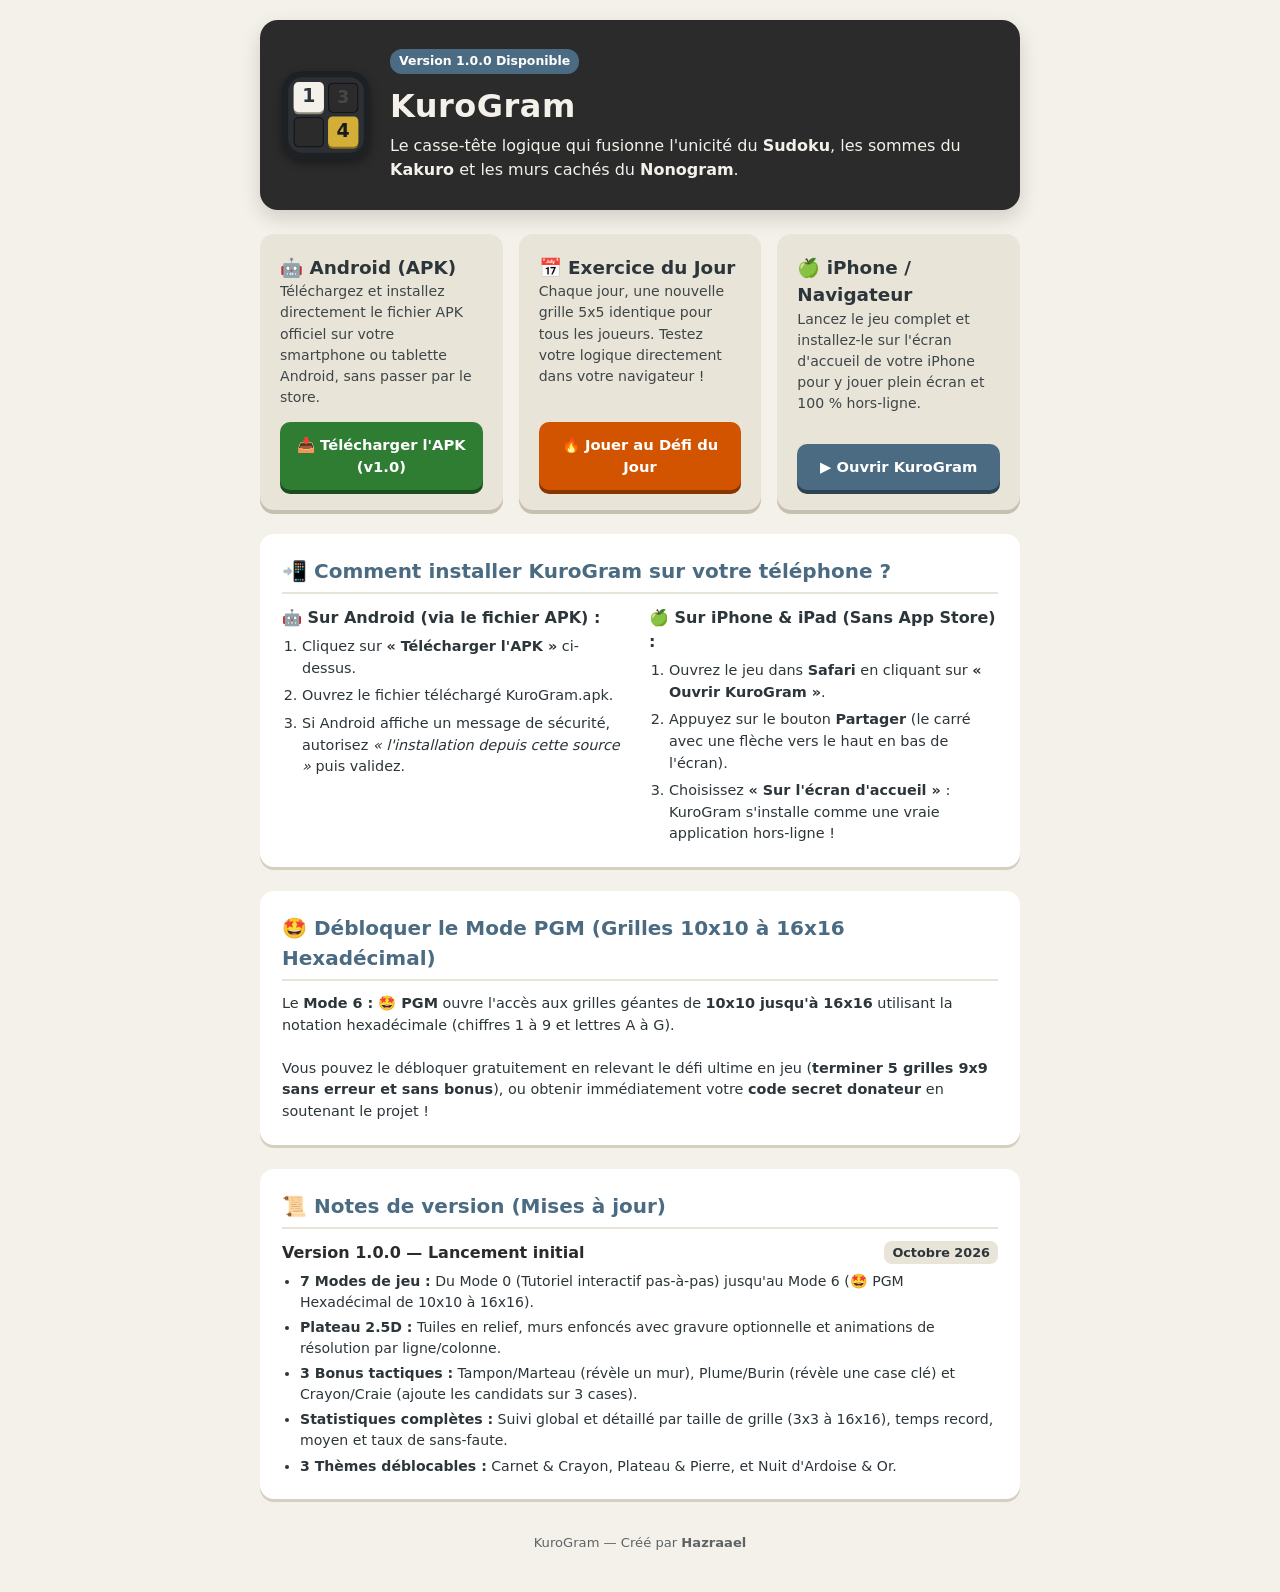
==== portail.html @ c88545e5 "Add files via upload" ====
<!DOCTYPE html>
<html lang="fr">
<head>
    <meta charset="UTF-8">
    <meta name="viewport" content="width=device-width, initial-scale=1.0">
    <title>KuroGram — Portail Officiel & Téléchargement</title>
    <link rel="icon" type="image/svg+xml" href="icon.svg">
    <style>
        :root {
            --bg: #f4f1ea;
            --card: #e9e4d8;
            --text: #2c3539;
            --accent: #4a6b82;
            --gold: #c08552;
            --dark: #2b2b2b;
        }
        * { box-sizing: border-box; margin: 0; padding: 0; font-family: system-ui, -apple-system, sans-serif; }
        body { background: var(--bg); color: var(--text); line-height: 1.5; padding: 20px 14px 40px; }
        .container { max-width: 760px; margin: 0 auto; display: flex; flex-direction: column; gap: 24px; }
        
        /* HERO */
        .hero {
            background: var(--dark); color: #f4f1ea; padding: 28px 22px; border-radius: 18px;
            display: flex; align-items: center; gap: 20px; flex-wrap: wrap;
            box-shadow: 0 8px 20px rgba(0,0,0,0.15);
        }
        .hero img { width: 88px; height: 88px; border-radius: 20px; box-shadow: 0 4px 10px rgba(0,0,0,0.4); }
        .hero-text { flex: 1; min-width: 240px; }
        .hero-text h1 { font-size: 2rem; letter-spacing: 0.5px; margin-bottom: 4px; }
        .badge { display: inline-block; background: var(--accent); color: #fff; font-size: 0.78rem; padding: 3px 9px; border-radius: 12px; font-weight: 700; margin-bottom: 8px; }
        
        /* CARTES D'ACTIONS */
        .grid-cards { display: grid; grid-template-columns: repeat(auto-fit, minmax(230px, 1fr)); gap: 16px; }
        .card {
            background: var(--card); padding: 20px; border-radius: 14px;
            display: flex; flex-direction: column; justify-content: space-between; gap: 14px;
            box-shadow: 0 4px 0 #c7c0b0;
        }
        .card h2 { font-size: 1.15rem; display: flex; align-items: center; gap: 8px; }
        .card p { font-size: 0.88rem; opacity: 0.9; }
        .btn {
            display: inline-block; text-align: center; text-decoration: none;
            padding: 12px 16px; border-radius: 10px; font-weight: 800; font-size: 0.92rem;
            background: var(--accent); color: #fff; box-shadow: 0 4px 0 #2d4352;
            transition: transform 0.1s;
        }
        .btn:active { transform: translateY(2px); box-shadow: 0 2px 0 #2d4352; }
        .btn-apk { background: #2e7d32; box-shadow: 0 4px 0 #1b4d1e; }
        .btn-daily { background: #d35400; box-shadow: 0 4px 0 #873600; }

        /* SECTIONS INFOS & CHANGELOG */
        .section-box { background: #fff; padding: 22px; border-radius: 14px; box-shadow: 0 3px 0 #d5cfc0; }
        .section-box h2 { font-size: 1.25rem; margin-bottom: 12px; color: var(--accent); border-bottom: 2px solid var(--card); padding-bottom: 6px; }
        .steps-list { padding-left: 20px; font-size: 0.9rem; display: flex; flex-direction: column; gap: 6px; }
        
        .version-item { margin-bottom: 16px; padding-bottom: 12px; border-bottom: 1px dashed #ddd; }
        .version-item:last-child { margin-bottom: 0; padding-bottom: 0; border-bottom: none; }
        .version-header { display: flex; justify-content: space-between; align-items: center; margin-bottom: 6px; }
        .version-tag { font-weight: 800; color: var(--dark); font-size: 1rem; }
        .version-date { font-size: 0.8rem; background: var(--card); padding: 2px 8px; border-radius: 8px; font-weight: 600; }
        .version-notes { padding-left: 18px; font-size: 0.88rem; display: flex; flex-direction: column; gap: 4px; }

        footer { text-align: center; font-size: 0.82rem; opacity: 0.75; margin-top: 10px; }
    </style>
</head>
<body>
    <div class="container">
        <!-- EN-TÊTE -->
        <header class="hero">
            <img src="icon.svg" alt="Icône KuroGram">
            <div class="hero-text">
                <span class="badge">Version 1.0.0 Disponible</span>
                <h1>KuroGram</h1>
                <p>Le casse-tête logique qui fusionne l'unicité du <strong>Sudoku</strong>, les sommes du <strong>Kakuro</strong> et les murs cachés du <strong>Nonogram</strong>.</p>
            </div>
        </header>

        <!-- 3 ACTIONS PRINCIPALES -->
        <section class="grid-cards">
            <!-- CARTE 1 : ANDROID APK -->
            <div class="card">
                <div>
                    <h2>🤖 Android (APK)</h2>
                    <p>Téléchargez et installez directement le fichier APK officiel sur votre smartphone ou tablette Android, sans passer par le store.</p>
                </div>
                <!-- Place ton fichier KuroGram.apk dans le dossier ou mets le lien GitHub Releases ici -->
                <a href="KuroGram.apk" download class="btn btn-apk">📥 Télécharger l'APK (v1.0)</a>
            </div>

            <!-- CARTE 2 : DÉFI DU JOUR & JEU WEB -->
            <div class="card">
                <div>
                    <h2>📅 Exercice du Jour</h2>
                    <p>Chaque jour, une nouvelle grille 5x5 identique pour tous les joueurs. Testez votre logique directement dans votre navigateur !</p>
                </div>
                <a href="index.html?daily=1" class="btn btn-daily">🔥 Jouer au Défi du Jour</a>
            </div>

            <!-- CARTE 3 : JOUER / INSTALLER SUR IPHONE -->
            <div class="card">
                <div>
                    <h2>🍏 iPhone / Navigateur</h2>
                    <p>Lancez le jeu complet et installez-le sur l'écran d'accueil de votre iPhone pour y jouer plein écran et 100 % hors-ligne.</p>
                </div>
                <a href="index.html" class="btn">▶️ Ouvrir KuroGram</a>
            </div>
        </section>

        <!-- GUIDE D'INSTALLATION RAPIDE (ANDROID & IPHONE) -->
        <section class="section-box">
            <h2>📲 Comment installer KuroGram sur votre téléphone ?</h2>
            <div style="display: grid; grid-template-columns: repeat(auto-fit, minmax(260px, 1fr)); gap: 18px; margin-top: 10px;">
                <div>
                    <strong>🤖 Sur Android (via le fichier APK) :</strong>
                    <ol class="steps-list" style="margin-top: 6px;">
                        <li>Cliquez sur <b>« Télécharger l'APK »</b> ci-dessus.</li>
                        <li>Ouvrez le fichier téléchargé <code>KuroGram.apk</code>.</li>
                        <li>Si Android affiche un message de sécurité, autorisez <i>« l'installation depuis cette source »</i> puis validez.</li>
                    </ol>
                </div>
                <div>
                    <strong>🍏 Sur iPhone & iPad (Sans App Store) :</strong>
                    <ol class="steps-list" style="margin-top: 6px;">
                        <li>Ouvrez le jeu dans <b>Safari</b> en cliquant sur <b>« Ouvrir KuroGram »</b>.</li>
                        <li>Appuyez sur le bouton <b>Partager</b> (le carré avec une flèche vers le haut en bas de l'écran).</li>
                        <li>Choisissez <b>« Sur l'écran d'accueil »</b> : KuroGram s'installe comme une vraie application hors-ligne !</li>
                    </ol>
                </div>
            </div>
        </section>

        <!-- MODE PGM & SOUTIEN -->
        <section class="section-box">
            <h2>🤩 Débloquer le Mode PGM (Grilles 10x10 à 16x16 Hexadécimal)</h2>
            <p style="font-size: 0.9rem;">
                Le <strong>Mode 6 : 🤩 PGM</strong> ouvre l'accès aux grilles géantes de <strong>10x10 jusqu'à 16x16</strong> utilisant la notation hexadécimale (chiffres <code>1</code> à <code>9</code> et lettres <code>A</code> à <code>G</code>).<br><br>
                Vous pouvez le débloquer gratuitement en relevant le défi ultime en jeu (<strong>terminer 5 grilles 9x9 sans erreur et sans bonus</strong>), ou obtenir immédiatement votre <strong>code secret donateur</strong> en soutenant le projet !
            </p>
        </section>

        <!-- NOTES DE VERSION (CHANGELOG) -->
        <section class="section-box">
            <h2>📜 Notes de version (Mises à jour)</h2>

            <div class="version-item">
                <div class="version-header">
                    <span class="version-tag">Version 1.0.0 — Lancement initial</span>
                    <span class="version-date">Octobre 2026</span>
                </div>
                <ul class="version-notes">
                    <li><strong>7 Modes de jeu :</strong> Du Mode 0 (Tutoriel interactif pas-à-pas) jusqu'au Mode 6 (🤩 PGM Hexadécimal de 10x10 à 16x16).</li>
                    <li><strong>Plateau 2.5D :</strong> Tuiles en relief, murs enfoncés avec gravure optionnelle et animations de résolution par ligne/colonne.</li>
                    <li><strong>3 Bonus tactiques :</strong> Tampon/Marteau (révèle un mur), Plume/Burin (révèle une case clé) et Crayon/Craie (ajoute les candidats sur 3 cases).</li>
                    <li><strong>Statistiques complètes :</strong> Suivi global et détaillé par taille de grille (3x3 à 16x16), temps record, moyen et taux de sans-faute.</li>
                    <li><strong>3 Thèmes déblocables :</strong> Carnet & Crayon, Plateau & Pierre, et Nuit d'Ardoise & Or.</li>
                </ul>
            </div>
        </section>

        <footer>
            KuroGram — Créé par <strong>Hazraael</strong>
        </footer>
    </div>
</body>
</html>
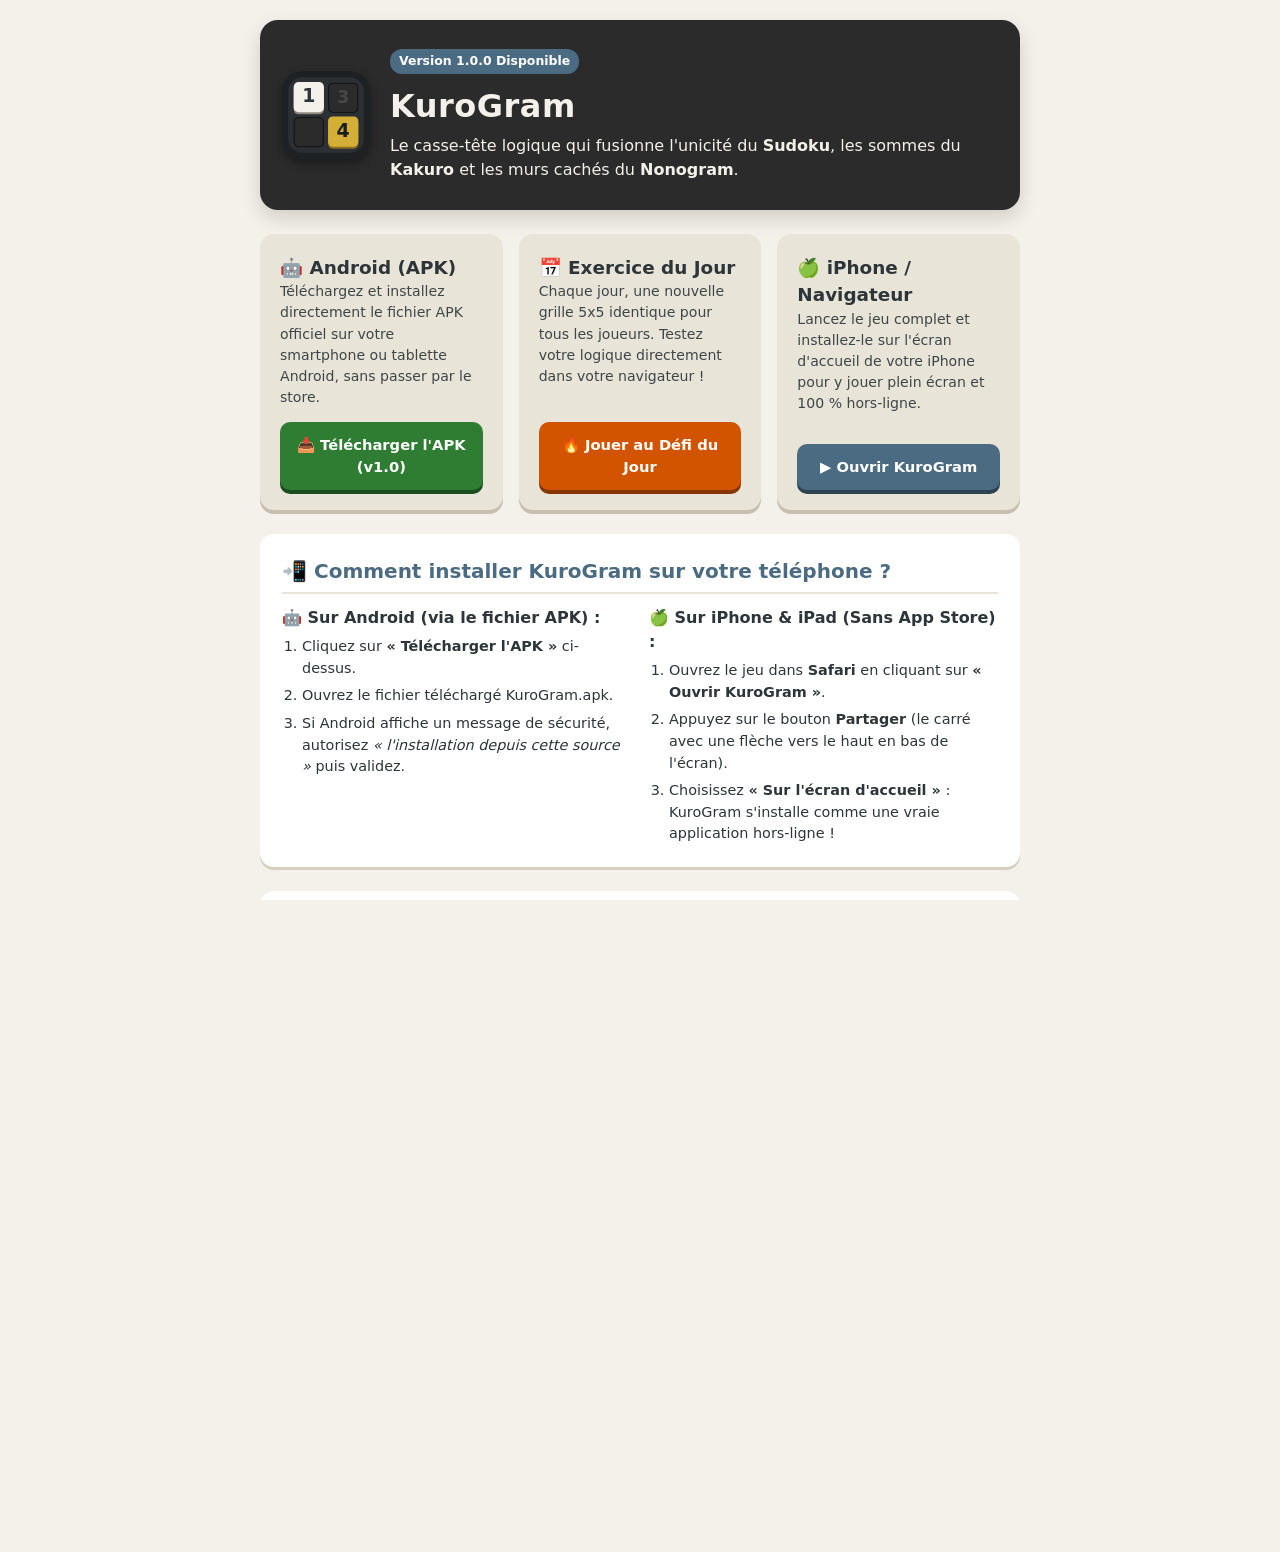
==== commit 61526513: "Enhance HTML head with meta tags and links Added additional meta tags and links for better responsiv" ====
--- a/portail.html
+++ b/portail.html
@@ -1,6 +1,17 @@
+<!DOCTYPE html>
 <!DOCTYPE html>
 <html lang="fr">
 <head>
+    <meta charset="UTF-8">
+    <meta name="viewport" content="width=device-width, initial-scale=1.0, maximum-scale=1.0, user-scalable=no">
+    <title>KuroGram</title>
+    <link rel="manifest" href="/kurogram/manifest.json">
+    <link rel="icon" type="image/png" sizes="192x192" href="/kurogram/icon-192.png">
+    <link rel="apple-touch-icon" href="/kurogram/icon-192.png">
+    <meta name="theme-color" content="#4a6b82">
+    <meta name="apple-mobile-web-app-capable" content="yes">
+    <meta name="apple-mobile-web-app-status-bar-style" content="black-translucent">
+    <link rel="stylesheet" href="style.css">
     <meta charset="UTF-8">
     <meta name="viewport" content="width=device-width, initial-scale=1.0">
     <title>KuroGram — Portail Officiel & Téléchargement</title>
@@ -162,4 +173,4 @@
         </footer>
     </div>
 </body>
-</html>+</html>
--- a/style.css
+++ b/style.css
@@ -0,0 +1,342 @@
+:root {
+    --bg-main: #f4f1ea;
+    --bg-board: #e2ddd2;
+    --tile-top: #ffffff;
+    --tile-side: #c7c0b0;
+    --tile-text: #2c3539;
+    --wall-bg: #2b2b2b;
+    --wall-inner-shadow: #141414;
+    --wall-engraved: #686868;
+    --clue-bg: #e9e4d8;
+    --clue-text: #3d352e;
+    --accent: #4a6b82;
+}
+
+body.theme-stone {
+    --bg-main: #2c3034;
+    --bg-board: #1e2124;
+    --tile-top: #d6d2c4;
+    --tile-side: #8e8878;
+    --tile-text: #1c1c1c;
+    --wall-bg: #16181a;
+    --wall-inner-shadow: #090a0b;
+    --wall-engraved: #52585e;
+    --clue-bg: #383d42;
+    --clue-text: #e0dcd0;
+    --accent: #c08552;
+}
+
+body.theme-slate {
+    --bg-main: #181b20;
+    --bg-board: #111317;
+    --tile-top: #262b33;
+    --tile-side: #14171c;
+    --tile-text: #e6e1d6;
+    --wall-bg: #0c0e12;
+    --wall-inner-shadow: #050608;
+    --wall-engraved: #3a414d;
+    --clue-bg: #20242b;
+    --clue-text: #d4af37;
+    --accent: #b89230;
+}
+
+* { box-sizing: border-box; margin: 0; padding: 0; user-select: none; font-family: system-ui, -apple-system, sans-serif; }
+
+html, body {
+    width: 100%;
+    height: 100dvh;
+    overflow: hidden;
+    background-color: var(--bg-main);
+    color: var(--tile-text);
+    display: flex;
+    justify-content: center;
+    transition: background-color 0.3s;
+}
+
+#app {
+    width: 100%;
+    max-width: 540px;
+    height: 100dvh;
+    display: flex;
+    flex-direction: column;
+    justify-content: space-between;
+    padding: 8px 10px 6px 10px;
+    gap: 6px;
+    overflow: hidden;
+}
+
+/* EN-TÊTE UNIFIÉ */
+.top-bar {
+    display: flex;
+    justify-content: space-between;
+    align-items: center;
+    background: var(--clue-bg);
+    padding: 6px 10px;
+    border-radius: 10px;
+    flex-shrink: 0;
+}
+.brand-col { display: flex; flex-direction: column; gap: 2px; }
+.brand-line { display: flex; align-items: center; gap: 6px; }
+.brand-line h1 { font-size: 1.15rem; letter-spacing: 0.5px; color: var(--clue-text); }
+#streak-badge { background: var(--bg-main); padding: 2px 6px; border-radius: 10px; font-size: 0.72rem; font-weight: bold; color: var(--clue-text); }
+#lives-container { font-size: 0.74rem; letter-spacing: -1px; }
+
+.sub-status { display: flex; align-items: center; gap: 6px; font-size: 0.76rem; font-weight: 700; color: var(--accent); }
+.size-selector {
+    background: var(--tile-top); color: var(--tile-text);
+    border: 1px solid var(--tile-side); border-radius: 5px;
+    padding: 2px 6px; font-weight: 700; font-size: 0.75rem; cursor: pointer;
+}
+
+.header-actions { display: flex; align-items: center; gap: 5px; }
+.timer-pill {
+    background: var(--bg-main); color: var(--accent);
+    padding: 5px 7px; border-radius: 7px; font-size: 0.78rem;
+    font-weight: 800; font-variant-numeric: tabular-nums;
+}
+.icon-btn {
+    background: var(--tile-top); color: var(--clue-text);
+    border: none; padding: 6px 8px; border-radius: 7px;
+    font-size: 0.95rem; cursor: pointer; box-shadow: 0 2px 0 var(--tile-side);
+}
+.icon-btn:active { transform: translateY(2px); box-shadow: none; }
+.icon-btn.active-daily { background: var(--accent); color: #fff; }
+.menu-btn { font-weight: 900; background: var(--accent); color: #fff; }
+
+/* BANDEAU TUTORIEL COMPACT */
+.guide-banner {
+    background: var(--accent); color: #fff; padding: 7px 10px;
+    border-radius: 8px; font-size: 0.78rem; line-height: 1.25;
+    flex-shrink: 0;
+}
+.hidden { display: none !important; }
+
+/* PLATEAU 2.5D FLEXIBLE */
+.board-wrapper {
+    flex: 1;
+    min-height: 0;
+    width: 100%;
+    background: var(--bg-board);
+    padding: 8px;
+    border-radius: 14px;
+    box-shadow: inset 0 3px 8px rgba(0,0,0,0.25);
+    overflow: auto;
+    display: flex;
+}
+
+.grid-container {
+    display: grid;
+    gap: 6px;
+    align-items: center;
+    justify-items: center;
+    width: max-content;
+    margin: auto;
+}
+.grid-container.compact-grid { gap: 3px; }
+
+.corner-cell {
+    position: sticky; top: 0; left: 0; z-index: 6;
+    width: 100%; height: 100%;
+    background: var(--bg-board);
+    box-shadow: 2px 2px 0 var(--bg-board);
+}
+
+/* CASES INDICES */
+.clue-cell {
+    background: var(--clue-bg); color: var(--clue-text);
+    border-radius: 5px; display: flex;
+    font-weight: 700; font-size: 0.76rem;
+}
+.clue-cell.col-clue {
+    position: sticky; top: 0; z-index: 4;
+    width: 100%; height: 100%;
+    flex-direction: column; justify-content: flex-end; align-items: center;
+    padding: 4px 2px;
+    box-shadow: 0 3px 0 var(--bg-board), 0 4px 5px rgba(0,0,0,0.2);
+}
+.clue-cell.row-clue {
+    position: sticky; left: 0; z-index: 4;
+    width: 100%; min-width: max-content; height: 100%;
+    flex-direction: row; align-items: center; justify-content: flex-end;
+    padding: 0 8px; white-space: nowrap;
+    box-shadow: 3px 0 0 var(--bg-board), 4px 0 5px rgba(0,0,0,0.2);
+}
+.clue-cell.valid-clue { opacity: 0.42; text-decoration: line-through; }
+
+/* TUILES DE JEU EN RELIEF 3D */
+.tile {
+    background: var(--tile-top); color: var(--tile-text);
+    border-radius: 7px; position: relative; cursor: pointer;
+    display: flex; justify-content: center; align-items: center;
+    font-weight: 800;
+    box-shadow: 0 5px 0 var(--tile-side), 0 6px 8px rgba(0,0,0,0.2);
+    transform: translateY(-2px);
+    transition: transform 0.1s ease, box-shadow 0.1s ease, background-color 0.15s;
+}
+.compact-grid .tile {
+    border-radius: 5px;
+    box-shadow: 0 3px 0 var(--tile-side), 0 3px 4px rgba(0,0,0,0.18);
+    transform: translateY(-1px);
+}
+.tile.selected { outline: 2.5px solid var(--accent); z-index: 2; }
+
+/* CASE MUR */
+.tile.wall {
+    background: var(--wall-bg); color: var(--wall-engraved);
+    transform: translateY(2px);
+    box-shadow: inset 0 3px 6px var(--wall-inner-shadow);
+}
+.compact-grid .tile.wall { transform: translateY(1px); }
+.tile.wall.hide-engraved .tile-value { visibility: hidden; }
+
+/* NOTES CANDIDATS */
+.notes-grid {
+    position: absolute; inset: 2px;
+    display: grid; grid-template-columns: repeat(3, 1fr);
+    font-size: 0.52rem; font-weight: 700; color: var(--accent);
+    pointer-events: none; line-height: 1;
+}
+.notes-grid span { display: flex; justify-content: center; align-items: center; }
+
+/* ANIMATIONS */
+@keyframes waveJump {
+    0%, 100% { transform: translateY(-2px) scale(1); }
+    50% { transform: translateY(-9px) scale(1.06); }
+}
+.tile.wave-anim { animation: waveJump 0.4s ease; }
+
+@keyframes pencilPulse {
+    0%, 100% { box-shadow: 0 4px 0 var(--tile-side), 0 0 0 0 rgba(245, 176, 65, 0); }
+    50% { box-shadow: 0 4px 0 var(--tile-side), 0 0 0 5px rgba(245, 176, 65, 0.85); }
+}
+.tile.bonus-highlight { animation: pencilPulse 0.7s ease 3; }
+
+@keyframes errorFlash {
+    0%, 100% { background-color: var(--tile-top); }
+    50% { background-color: #e74c3c; color: #fff; }
+}
+.tile.error-highlight { animation: errorFlash 0.45s ease 3; }
+
+@keyframes screenShake {
+    0%, 100% { transform: translate(0, 0); }
+    25% { transform: translate(-5px, 3px); }
+    50% { transform: translate(5px, -3px); }
+    75% { transform: translate(-3px, -2px); }
+}
+.shake { animation: screenShake 0.3s ease; }
+
+/* CONTRÔLES DU BAS */
+.controls-area { display: flex; flex-direction: column; gap: 6px; flex-shrink: 0; }
+.input-modes { display: grid; grid-template-columns: repeat(4, 1fr); gap: 5px; }
+.tool-btn {
+    padding: 7px 4px; border-radius: 7px; border: none; font-weight: 700; font-size: 0.78rem;
+    background: var(--clue-bg); color: var(--clue-text); cursor: pointer;
+    box-shadow: 0 2px 0 var(--tile-side);
+}
+.tool-btn.active { background: var(--accent); color: #fff; transform: translateY(1px); box-shadow: 0 1px 0 var(--tile-side); }
+.tool-btn.wall-action-btn { background: var(--wall-bg); color: #fff; }
+.tool-btn.verify-btn { background: #2e7d32; color: #fff; }
+
+/* PAVÉ NUMÉRIQUE + INDICE DÉCIMAL SUR LES TOUCHES LETTRES (A=10..G=16) */
+.numpad {
+    display: grid;
+    grid-template-columns: repeat(auto-fit, minmax(36px, 1fr));
+    gap: 4px;
+}
+.numpad.hexa-pad {
+    grid-template-columns: repeat(9, 1fr);
+}
+.num-btn {
+    position: relative;
+    height: 38px;
+    background: var(--tile-top); color: var(--tile-text);
+    border: none; border-radius: 6px; font-size: 1rem; font-weight: 800;
+    box-shadow: 0 3px 0 var(--tile-side); cursor: pointer;
+    display: flex; justify-content: center; align-items: center;
+}
+.num-btn:active { transform: translateY(2px); box-shadow: 0 1px 0 var(--tile-side); }
+.num-sub {
+    position: absolute;
+    top: 2px;
+    right: 3px;
+    font-size: 0.56rem;
+    font-weight: 800;
+    color: var(--accent);
+    line-height: 1;
+    opacity: 0.9;
+}
+
+.bonus-bar { display: grid; grid-template-columns: repeat(3, 1fr); gap: 6px; }
+.bonus-btn {
+    display: flex; align-items: center; justify-content: center; gap: 5px;
+    padding: 7px 4px; border-radius: 8px; border: none; cursor: pointer;
+    background: var(--clue-bg); color: var(--clue-text); font-weight: 700; font-size: 0.8rem;
+    box-shadow: 0 3px 0 var(--tile-side);
+}
+.bonus-btn:active { transform: translateY(2px); box-shadow: 0 1px 0 var(--tile-side); }
+.bonus-count { background: var(--accent); color: #fff; font-size: 0.7rem; padding: 1px 5px; border-radius: 8px; }
+.bonus-count.empty-count { background: #c0392b; }
+
+.credits { text-align: center; font-size: 0.68rem; opacity: 0.65; color: var(--clue-text); line-height: 1; }
+
+/* MODALES & STATISTIQUES PAR TAILLE */
+.modal {
+    position: fixed; inset: 0; background: rgba(0,0,0,0.65);
+    display: flex; justify-content: center; align-items: center; padding: 12px; z-index: 100;
+}
+.modal-content {
+    background: var(--bg-main); color: var(--clue-text);
+    width: 100%; max-width: 440px; max-height: 88dvh; overflow-y: auto;
+    padding: 14px; border-radius: 14px; display: flex; flex-direction: column; gap: 10px;
+}
+.modal-content.center { text-align: center; }
+
+.hub-tabs { display: grid; grid-template-columns: repeat(3, 1fr); gap: 6px; }
+.hub-tab {
+    padding: 8px; border-radius: 8px; border: none; font-weight: 700; font-size: 0.82rem;
+    background: var(--clue-bg); color: var(--clue-text); cursor: pointer;
+}
+.hub-tab.active { background: var(--accent); color: #fff; }
+.tab-pane { display: flex; flex-direction: column; gap: 8px; }
+
+.stats-filter-row {
+    display: flex; justify-content: space-between; align-items: center;
+    background: var(--clue-bg); padding: 8px 10px; border-radius: 8px; font-size: 0.82rem;
+}
+.stats-grid { display: grid; grid-template-columns: repeat(2, 1fr); gap: 8px; }
+.stat-card { background: var(--clue-bg); padding: 9px; border-radius: 8px; text-align: center; }
+.stat-card .stat-val { font-size: 1.25rem; font-weight: 800; color: var(--accent); }
+.stat-card .stat-lbl { font-size: 0.72rem; opacity: 0.85; }
+.stats-details {
+    background: var(--clue-bg); padding: 10px; border-radius: 8px;
+    font-size: 0.8rem; display: flex; flex-direction: column; gap: 5px;
+}
+.stats-row { display: flex; justify-content: space-between; border-bottom: 1px solid rgba(0,0,0,0.06); padding-bottom: 3px; }
+
+.ad-limit-box {
+    background: var(--clue-bg); padding: 10px; border-radius: 8px;
+    font-size: 0.82rem; line-height: 1.35; border-left: 4px solid #e67e22;
+}
+.ad-video-box {
+    background: #111; color: #fff; padding: 20px; border-radius: 10px;
+    display: flex; flex-direction: column; align-items: center; gap: 8px; font-weight: 700;
+}
+.ad-spinner { font-size: 1.8rem; animation: pulse 1s infinite; }
+.end-actions { display: flex; flex-direction: column; gap: 8px; margin-top: 4px; }
+
+.mode-item, .theme-item, .ach-item {
+    padding: 8px 10px; border-radius: 8px; background: var(--clue-bg);
+    display: flex; justify-content: space-between; align-items: center; margin-bottom: 4px;
+}
+.mode-item.locked, .theme-item.locked, .ach-item.locked { opacity: 0.5; }
+.toggle-row { display: flex; justify-content: space-between; align-items: center; font-size: 0.82rem; padding: 4px 0; }
+.primary-btn, .close-modal-btn {
+    padding: 10px 12px; background: var(--accent); color: #fff;
+    border: none; border-radius: 8px; font-weight: 700; cursor: pointer;
+}
+.secondary-btn { padding: 10px; background: #e67e22; color: #fff; border: none; border-radius: 8px; font-weight: 700; cursor: pointer; font-size: 0.84rem; }
+.danger-btn { padding: 8px; background: #c0392b; color: #fff; border: none; border-radius: 8px; font-weight: 700; cursor: pointer; font-size: 0.78rem; }
+.dev-unlock-box { display: flex; gap: 6px; }
+.dev-unlock-box input { flex: 1; padding: 7px; border-radius: 6px; border: 1px solid var(--tile-side); }
+.debug-zone { background: rgba(0,0,0,0.06); padding: 8px; border-radius: 8px; display: flex; flex-direction: column; gap: 6px; font-size: 0.8rem; }
+.debug-actions { display: grid; grid-template-columns: 1fr 1fr; gap: 6px; }
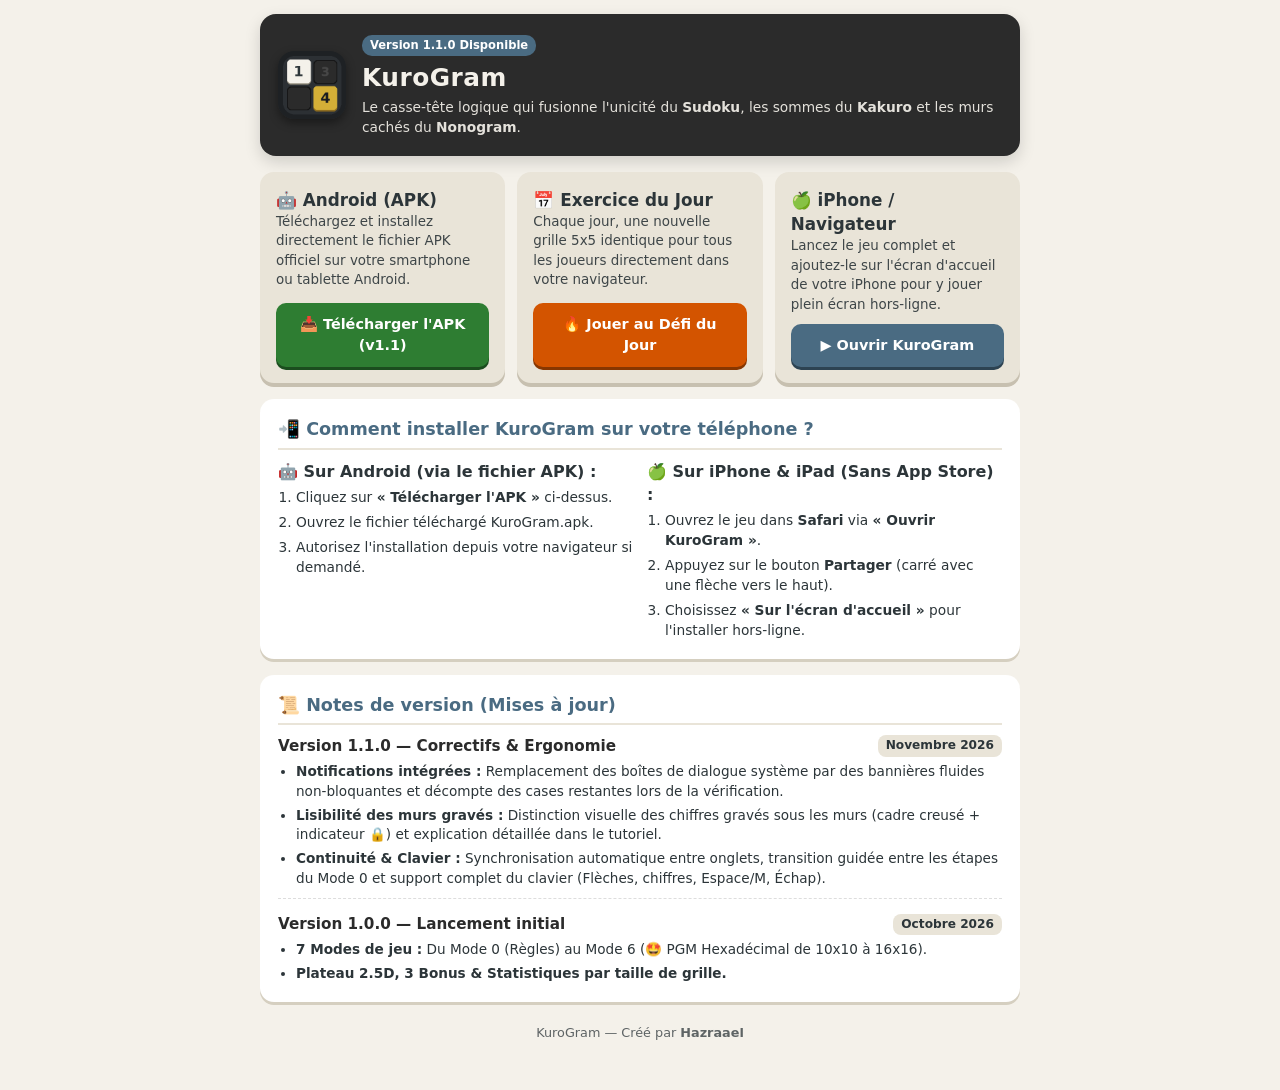
==== commit ed413917: "Update - Correction du blocage d'onglet - Défilement natif forcé sur portail.html - Service Worker" ====
--- a/portail.html
+++ b/portail.html
@@ -1,86 +1,91 @@
-<!DOCTYPE html>
 <!DOCTYPE html>
 <html lang="fr">
 <head>
     <meta charset="UTF-8">
-    <meta name="viewport" content="width=device-width, initial-scale=1.0, maximum-scale=1.0, user-scalable=no">
-    <title>KuroGram</title>
+    <meta name="viewport" content="width=device-width, initial-scale=1.0">
+    <title>KuroGram — Portail Officiel & Téléchargement</title>
     <link rel="manifest" href="/kurogram/manifest.json">
     <link rel="icon" type="image/png" sizes="192x192" href="/kurogram/icon-192.png">
     <link rel="apple-touch-icon" href="/kurogram/icon-192.png">
     <meta name="theme-color" content="#4a6b82">
-    <meta name="apple-mobile-web-app-capable" content="yes">
-    <meta name="apple-mobile-web-app-status-bar-style" content="black-translucent">
-    <link rel="stylesheet" href="style.css">
-    <meta charset="UTF-8">
-    <meta name="viewport" content="width=device-width, initial-scale=1.0">
-    <title>KuroGram — Portail Officiel & Téléchargement</title>
-    <link rel="icon" type="image/svg+xml" href="icon.svg">
     <style>
         :root {
             --bg: #f4f1ea;
             --card: #e9e4d8;
             --text: #2c3539;
             --accent: #4a6b82;
-            --gold: #c08552;
             --dark: #2b2b2b;
         }
         * { box-sizing: border-box; margin: 0; padding: 0; font-family: system-ui, -apple-system, sans-serif; }
-        body { background: var(--bg); color: var(--text); line-height: 1.5; padding: 20px 14px 40px; }
-        .container { max-width: 760px; margin: 0 auto; display: flex; flex-direction: column; gap: 24px; }
         
-        /* HERO */
+        /* Force le défilement vertical fluide sur Android et iOS */
+        html, body {
+            width: 100%;
+            height: auto !important;
+            min-height: 100%;
+            overflow-x: hidden;
+            overflow-y: auto !important;
+            -webkit-overflow-scrolling: touch;
+            touch-action: pan-y;
+            background: var(--bg);
+            color: var(--text);
+            line-height: 1.45;
+        }
+        body { padding: 14px 12px 48px; }
+        .container { max-width: 760px; margin: 0 auto; display: flex; flex-direction: column; gap: 16px; }
+        
+        /* HERO COMPACT SUR MOBILE */
         .hero {
-            background: var(--dark); color: #f4f1ea; padding: 28px 22px; border-radius: 18px;
-            display: flex; align-items: center; gap: 20px; flex-wrap: wrap;
-            box-shadow: 0 8px 20px rgba(0,0,0,0.15);
+            background: var(--dark); color: #f4f1ea; padding: 18px; border-radius: 16px;
+            display: flex; align-items: center; gap: 16px;
+            box-shadow: 0 6px 16px rgba(0,0,0,0.15);
         }
-        .hero img { width: 88px; height: 88px; border-radius: 20px; box-shadow: 0 4px 10px rgba(0,0,0,0.4); }
-        .hero-text { flex: 1; min-width: 240px; }
-        .hero-text h1 { font-size: 2rem; letter-spacing: 0.5px; margin-bottom: 4px; }
-        .badge { display: inline-block; background: var(--accent); color: #fff; font-size: 0.78rem; padding: 3px 9px; border-radius: 12px; font-weight: 700; margin-bottom: 8px; }
+        .hero img { width: 68px; height: 68px; border-radius: 16px; flex-shrink: 0; box-shadow: 0 4px 10px rgba(0,0,0,0.4); }
+        .hero-text { flex: 1; }
+        .hero-text h1 { font-size: 1.55rem; letter-spacing: 0.5px; margin-bottom: 2px; }
+        .hero-text p { font-size: 0.86rem; opacity: 0.92; }
+        .badge { display: inline-block; background: var(--accent); color: #fff; font-size: 0.72rem; padding: 2px 8px; border-radius: 10px; font-weight: 700; margin-bottom: 4px; }
         
         /* CARTES D'ACTIONS */
-        .grid-cards { display: grid; grid-template-columns: repeat(auto-fit, minmax(230px, 1fr)); gap: 16px; }
+        .grid-cards { display: grid; grid-template-columns: repeat(auto-fit, minmax(220px, 1fr)); gap: 12px; }
         .card {
-            background: var(--card); padding: 20px; border-radius: 14px;
-            display: flex; flex-direction: column; justify-content: space-between; gap: 14px;
+            background: var(--card); padding: 16px; border-radius: 14px;
+            display: flex; flex-direction: column; justify-content: space-between; gap: 10px;
             box-shadow: 0 4px 0 #c7c0b0;
         }
-        .card h2 { font-size: 1.15rem; display: flex; align-items: center; gap: 8px; }
-        .card p { font-size: 0.88rem; opacity: 0.9; }
+        .card h2 { font-size: 1.05rem; display: flex; align-items: center; gap: 6px; }
+        .card p { font-size: 0.84rem; opacity: 0.9; }
         .btn {
-            display: inline-block; text-align: center; text-decoration: none;
-            padding: 12px 16px; border-radius: 10px; font-weight: 800; font-size: 0.92rem;
-            background: var(--accent); color: #fff; box-shadow: 0 4px 0 #2d4352;
-            transition: transform 0.1s;
+            display: block; text-align: center; text-decoration: none;
+            padding: 11px 14px; border-radius: 10px; font-weight: 800; font-size: 0.9rem;
+            background: var(--accent); color: #fff; box-shadow: 0 3px 0 #2d4352;
         }
-        .btn:active { transform: translateY(2px); box-shadow: 0 2px 0 #2d4352; }
-        .btn-apk { background: #2e7d32; box-shadow: 0 4px 0 #1b4d1e; }
-        .btn-daily { background: #d35400; box-shadow: 0 4px 0 #873600; }
+        .btn:active { transform: translateY(2px); box-shadow: 0 1px 0 #2d4352; }
+        .btn-apk { background: #2e7d32; box-shadow: 0 3px 0 #1b4d1e; }
+        .btn-daily { background: #d35400; box-shadow: 0 3px 0 #873600; }
 
         /* SECTIONS INFOS & CHANGELOG */
-        .section-box { background: #fff; padding: 22px; border-radius: 14px; box-shadow: 0 3px 0 #d5cfc0; }
-        .section-box h2 { font-size: 1.25rem; margin-bottom: 12px; color: var(--accent); border-bottom: 2px solid var(--card); padding-bottom: 6px; }
-        .steps-list { padding-left: 20px; font-size: 0.9rem; display: flex; flex-direction: column; gap: 6px; }
+        .section-box { background: #fff; padding: 18px; border-radius: 14px; box-shadow: 0 3px 0 #d5cfc0; }
+        .section-box h2 { font-size: 1.1rem; margin-bottom: 10px; color: var(--accent); border-bottom: 2px solid var(--card); padding-bottom: 5px; }
+        .steps-list { padding-left: 18px; font-size: 0.86rem; display: flex; flex-direction: column; gap: 5px; }
         
-        .version-item { margin-bottom: 16px; padding-bottom: 12px; border-bottom: 1px dashed #ddd; }
+        .version-item { margin-bottom: 14px; padding-bottom: 10px; border-bottom: 1px dashed #ddd; }
         .version-item:last-child { margin-bottom: 0; padding-bottom: 0; border-bottom: none; }
-        .version-header { display: flex; justify-content: space-between; align-items: center; margin-bottom: 6px; }
-        .version-tag { font-weight: 800; color: var(--dark); font-size: 1rem; }
-        .version-date { font-size: 0.8rem; background: var(--card); padding: 2px 8px; border-radius: 8px; font-weight: 600; }
-        .version-notes { padding-left: 18px; font-size: 0.88rem; display: flex; flex-direction: column; gap: 4px; }
+        .version-header { display: flex; justify-content: space-between; align-items: center; margin-bottom: 5px; }
+        .version-tag { font-weight: 800; color: var(--dark); font-size: 0.95rem; }
+        .version-date { font-size: 0.76rem; background: var(--card); padding: 2px 8px; border-radius: 8px; font-weight: 600; }
+        .version-notes { padding-left: 18px; font-size: 0.85rem; display: flex; flex-direction: column; gap: 4px; }
 
-        footer { text-align: center; font-size: 0.82rem; opacity: 0.75; margin-top: 10px; }
+        footer { text-align: center; font-size: 0.8rem; opacity: 0.75; margin-top: 6px; }
     </style>
 </head>
 <body>
     <div class="container">
         <!-- EN-TÊTE -->
         <header class="hero">
-            <img src="icon.svg" alt="Icône KuroGram">
+            <img src="icon-192.png" alt="Icône KuroGram">
             <div class="hero-text">
-                <span class="badge">Version 1.0.0 Disponible</span>
+                <span class="badge">Version 1.1.0 Disponible</span>
                 <h1>KuroGram</h1>
                 <p>Le casse-tête logique qui fusionne l'unicité du <strong>Sudoku</strong>, les sommes du <strong>Kakuro</strong> et les murs cachés du <strong>Nonogram</strong>.</p>
             </div>
@@ -88,70 +93,69 @@
 
         <!-- 3 ACTIONS PRINCIPALES -->
         <section class="grid-cards">
-            <!-- CARTE 1 : ANDROID APK -->
             <div class="card">
                 <div>
                     <h2>🤖 Android (APK)</h2>
-                    <p>Téléchargez et installez directement le fichier APK officiel sur votre smartphone ou tablette Android, sans passer par le store.</p>
+                    <p>Téléchargez et installez directement le fichier APK officiel sur votre smartphone ou tablette Android.</p>
                 </div>
-                <!-- Place ton fichier KuroGram.apk dans le dossier ou mets le lien GitHub Releases ici -->
-                <a href="KuroGram.apk" download class="btn btn-apk">📥 Télécharger l'APK (v1.0)</a>
+                <a href="KuroGram.apk" download class="btn btn-apk">📥 Télécharger l'APK (v1.1)</a>
             </div>
 
-            <!-- CARTE 2 : DÉFI DU JOUR & JEU WEB -->
             <div class="card">
                 <div>
                     <h2>📅 Exercice du Jour</h2>
-                    <p>Chaque jour, une nouvelle grille 5x5 identique pour tous les joueurs. Testez votre logique directement dans votre navigateur !</p>
+                    <p>Chaque jour, une nouvelle grille 5x5 identique pour tous les joueurs directement dans votre navigateur.</p>
                 </div>
                 <a href="index.html?daily=1" class="btn btn-daily">🔥 Jouer au Défi du Jour</a>
             </div>
 
-            <!-- CARTE 3 : JOUER / INSTALLER SUR IPHONE -->
             <div class="card">
                 <div>
                     <h2>🍏 iPhone / Navigateur</h2>
-                    <p>Lancez le jeu complet et installez-le sur l'écran d'accueil de votre iPhone pour y jouer plein écran et 100 % hors-ligne.</p>
+                    <p>Lancez le jeu complet et ajoutez-le sur l'écran d'accueil de votre iPhone pour y jouer plein écran hors-ligne.</p>
                 </div>
                 <a href="index.html" class="btn">▶️ Ouvrir KuroGram</a>
             </div>
         </section>
 
-        <!-- GUIDE D'INSTALLATION RAPIDE (ANDROID & IPHONE) -->
+        <!-- GUIDE D'INSTALLATION RAPIDE -->
         <section class="section-box">
             <h2>📲 Comment installer KuroGram sur votre téléphone ?</h2>
-            <div style="display: grid; grid-template-columns: repeat(auto-fit, minmax(260px, 1fr)); gap: 18px; margin-top: 10px;">
+            <div style="display: grid; grid-template-columns: repeat(auto-fit, minmax(250px, 1fr)); gap: 14px; margin-top: 8px;">
                 <div>
                     <strong>🤖 Sur Android (via le fichier APK) :</strong>
-                    <ol class="steps-list" style="margin-top: 6px;">
+                    <ol class="steps-list" style="margin-top: 5px;">
                         <li>Cliquez sur <b>« Télécharger l'APK »</b> ci-dessus.</li>
                         <li>Ouvrez le fichier téléchargé <code>KuroGram.apk</code>.</li>
-                        <li>Si Android affiche un message de sécurité, autorisez <i>« l'installation depuis cette source »</i> puis validez.</li>
+                        <li>Autorisez l'installation depuis votre navigateur si demandé.</li>
                     </ol>
                 </div>
                 <div>
                     <strong>🍏 Sur iPhone & iPad (Sans App Store) :</strong>
-                    <ol class="steps-list" style="margin-top: 6px;">
-                        <li>Ouvrez le jeu dans <b>Safari</b> en cliquant sur <b>« Ouvrir KuroGram »</b>.</li>
-                        <li>Appuyez sur le bouton <b>Partager</b> (le carré avec une flèche vers le haut en bas de l'écran).</li>
-                        <li>Choisissez <b>« Sur l'écran d'accueil »</b> : KuroGram s'installe comme une vraie application hors-ligne !</li>
+                    <ol class="steps-list" style="margin-top: 5px;">
+                        <li>Ouvrez le jeu dans <b>Safari</b> via <b>« Ouvrir KuroGram »</b>.</li>
+                        <li>Appuyez sur le bouton <b>Partager</b> (carré avec une flèche vers le haut).</li>
+                        <li>Choisissez <b>« Sur l'écran d'accueil »</b> pour l'installer hors-ligne.</li>
                     </ol>
                 </div>
             </div>
         </section>
 
-        <!-- MODE PGM & SOUTIEN -->
-        <section class="section-box">
-            <h2>🤩 Débloquer le Mode PGM (Grilles 10x10 à 16x16 Hexadécimal)</h2>
-            <p style="font-size: 0.9rem;">
-                Le <strong>Mode 6 : 🤩 PGM</strong> ouvre l'accès aux grilles géantes de <strong>10x10 jusqu'à 16x16</strong> utilisant la notation hexadécimale (chiffres <code>1</code> à <code>9</code> et lettres <code>A</code> à <code>G</code>).<br><br>
-                Vous pouvez le débloquer gratuitement en relevant le défi ultime en jeu (<strong>terminer 5 grilles 9x9 sans erreur et sans bonus</strong>), ou obtenir immédiatement votre <strong>code secret donateur</strong> en soutenant le projet !
-            </p>
-        </section>
-
-        <!-- NOTES DE VERSION (CHANGELOG) -->
+        <!-- NOTES DE VERSION -->
         <section class="section-box">
             <h2>📜 Notes de version (Mises à jour)</h2>
+
+            <div class="version-item">
+                <div class="version-header">
+                    <span class="version-tag">Version 1.1.0 — Correctifs & Ergonomie</span>
+                    <span class="version-date">Novembre 2026</span>
+                </div>
+                <ul class="version-notes">
+                    <li><strong>Notifications intégrées :</strong> Remplacement des boîtes de dialogue système par des bannières fluides non-bloquantes et décompte des cases restantes lors de la vérification.</li>
+                    <li><strong>Lisibilité des murs gravés :</strong> Distinction visuelle des chiffres gravés sous les murs (cadre creusé + indicateur 🔒) et explication détaillée dans le tutoriel.</li>
+                    <li><strong>Continuité & Clavier :</strong> Synchronisation automatique entre onglets, transition guidée entre les étapes du Mode 0 et support complet du clavier (Flèches, chiffres, Espace/M, Échap).</li>
+                </ul>
+            </div>
 
             <div class="version-item">
                 <div class="version-header">
@@ -159,11 +163,8 @@
                     <span class="version-date">Octobre 2026</span>
                 </div>
                 <ul class="version-notes">
-                    <li><strong>7 Modes de jeu :</strong> Du Mode 0 (Tutoriel interactif pas-à-pas) jusqu'au Mode 6 (🤩 PGM Hexadécimal de 10x10 à 16x16).</li>
-                    <li><strong>Plateau 2.5D :</strong> Tuiles en relief, murs enfoncés avec gravure optionnelle et animations de résolution par ligne/colonne.</li>
-                    <li><strong>3 Bonus tactiques :</strong> Tampon/Marteau (révèle un mur), Plume/Burin (révèle une case clé) et Crayon/Craie (ajoute les candidats sur 3 cases).</li>
-                    <li><strong>Statistiques complètes :</strong> Suivi global et détaillé par taille de grille (3x3 à 16x16), temps record, moyen et taux de sans-faute.</li>
-                    <li><strong>3 Thèmes déblocables :</strong> Carnet & Crayon, Plateau & Pierre, et Nuit d'Ardoise & Or.</li>
+                    <li><strong>7 Modes de jeu :</strong> Du Mode 0 (Règles) au Mode 6 (🤩 PGM Hexadécimal de 10x10 à 16x16).</li>
+                    <li><strong>Plateau 2.5D, 3 Bonus & Statistiques par taille de grille.</strong></li>
                 </ul>
             </div>
         </section>
@@ -173,4 +174,4 @@
         </footer>
     </div>
 </body>
-</html>
+</html>
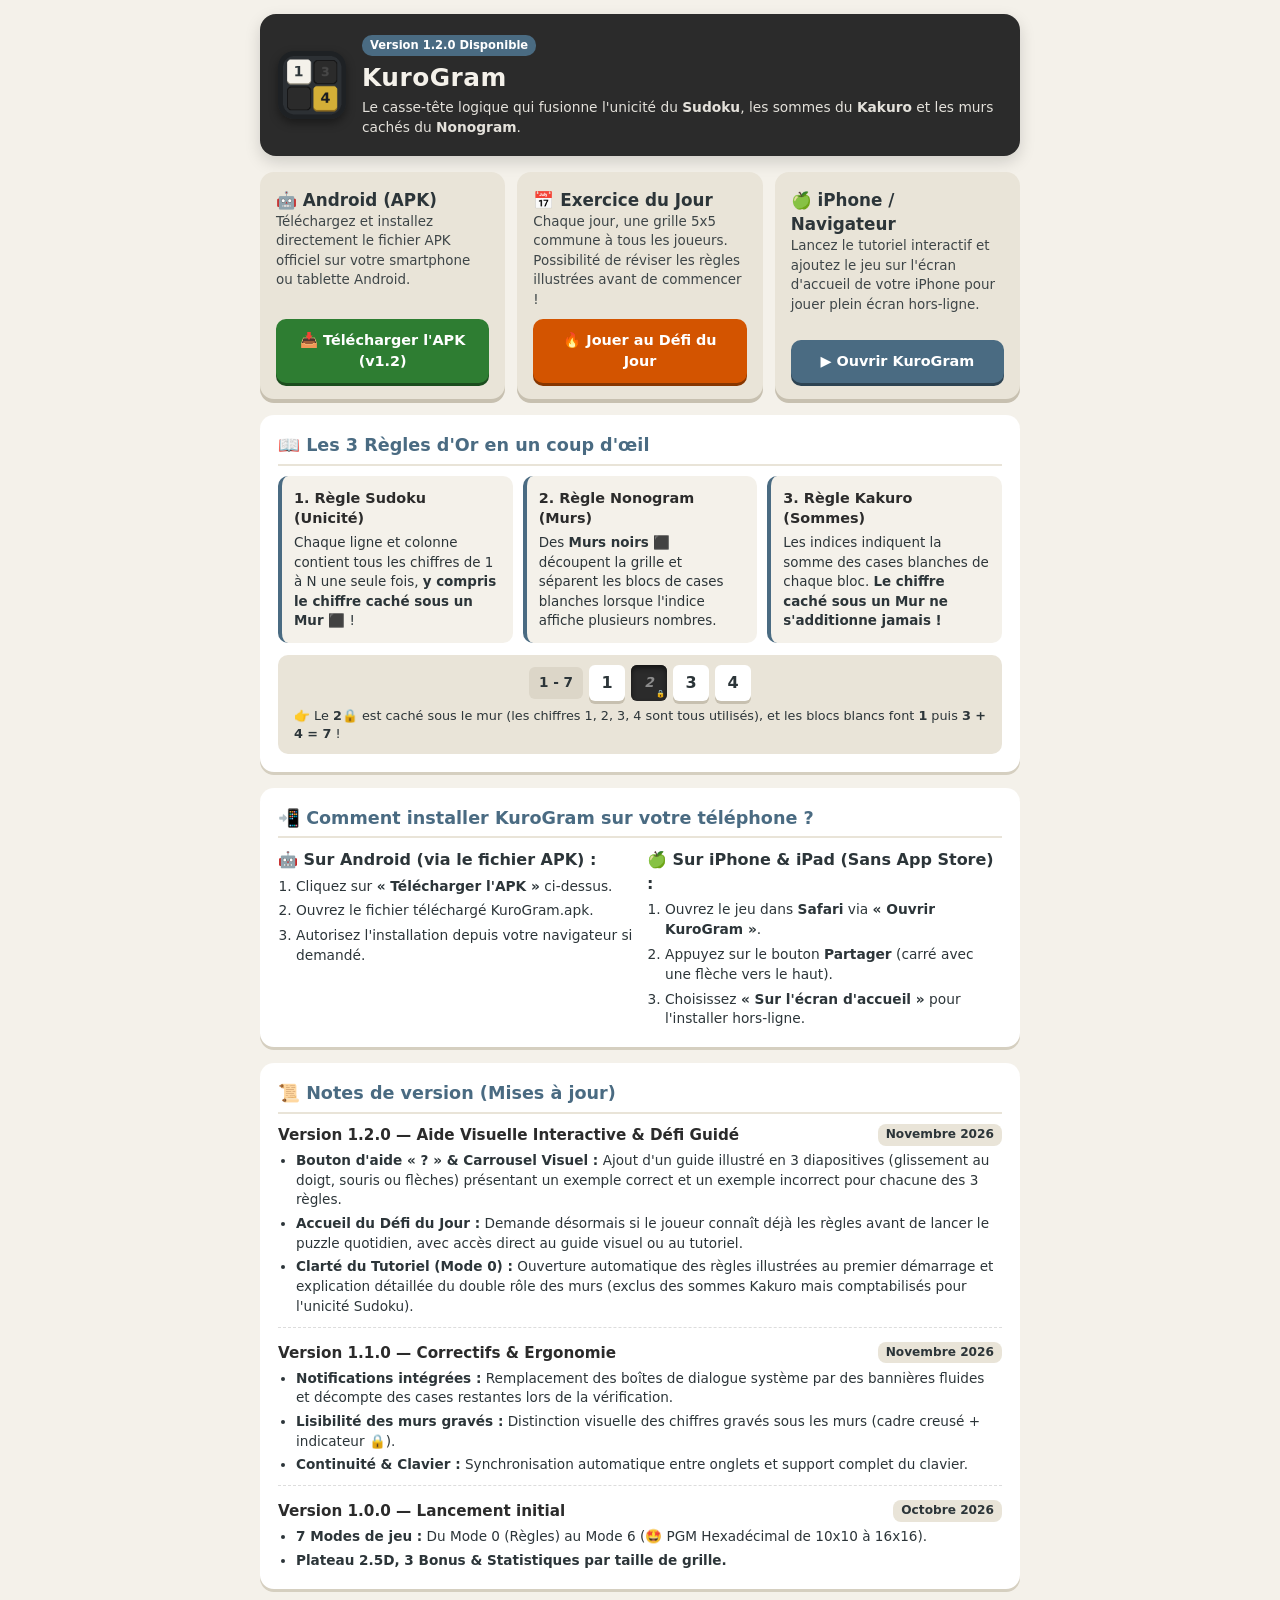
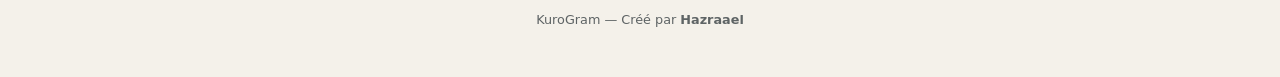
==== commit 21d7fa1e: "V1.2.0 - Bouton d'aide « ? » + Carrousel Visuel - Accueil du Défi du Jour : demande si le joueur co" ====
--- a/portail.html
+++ b/portail.html
@@ -18,7 +18,7 @@
         }
         * { box-sizing: border-box; margin: 0; padding: 0; font-family: system-ui, -apple-system, sans-serif; }
         
-        /* Force le défilement vertical fluide sur Android et iOS */
+        /* Défilement vertical fluide garanti sur Android et iOS */
         html, body {
             width: 100%;
             height: auto !important;
@@ -34,7 +34,7 @@
         body { padding: 14px 12px 48px; }
         .container { max-width: 760px; margin: 0 auto; display: flex; flex-direction: column; gap: 16px; }
         
-        /* HERO COMPACT SUR MOBILE */
+        /* HERO COMPACT */
         .hero {
             background: var(--dark); color: #f4f1ea; padding: 18px; border-radius: 16px;
             display: flex; align-items: center; gap: 16px;
@@ -64,10 +64,32 @@
         .btn-apk { background: #2e7d32; box-shadow: 0 3px 0 #1b4d1e; }
         .btn-daily { background: #d35400; box-shadow: 0 3px 0 #873600; }
 
-        /* SECTIONS INFOS & CHANGELOG */
+        /* SECTIONS INFOS, RÈGLES & CHANGELOG */
         .section-box { background: #fff; padding: 18px; border-radius: 14px; box-shadow: 0 3px 0 #d5cfc0; }
         .section-box h2 { font-size: 1.1rem; margin-bottom: 10px; color: var(--accent); border-bottom: 2px solid var(--card); padding-bottom: 5px; }
         .steps-list { padding-left: 18px; font-size: 0.86rem; display: flex; flex-direction: column; gap: 5px; }
+
+        /* RÉSUMÉ VISUEL DES 3 RÈGLES */
+        .rules-summary { display: grid; grid-template-columns: repeat(auto-fit, minmax(210px, 1fr)); gap: 10px; margin-top: 8px; }
+        .rule-pill { background: var(--bg); padding: 12px; border-radius: 10px; font-size: 0.84rem; border-left: 4px solid var(--accent); }
+        .rule-pill strong { display: block; margin-bottom: 4px; color: var(--dark); font-size: 0.9rem; }
+        .demo-line {
+            display: flex; align-items: center; justify-content: center; gap: 6px;
+            background: var(--card); padding: 10px; border-radius: 10px; margin-top: 12px; flex-wrap: wrap;
+        }
+        .demo-clue { background: #dcd6c8; padding: 6px 10px; border-radius: 6px; font-weight: 800; font-size: 0.85rem; }
+        .demo-tile {
+            width: 36px; height: 36px; background: #fff; border-radius: 6px;
+            display: flex; align-items: center; justify-content: center;
+            font-weight: 800; box-shadow: 0 3px 0 #c7c0b0;
+        }
+        .demo-wall {
+            width: 36px; height: 36px; background: var(--dark); color: #8c8c8c; border-radius: 6px;
+            display: flex; align-items: center; justify-content: center;
+            font-weight: 800; font-style: italic; font-size: 0.85rem;
+            box-shadow: inset 0 3px 5px #141414; position: relative;
+        }
+        .demo-wall small { position: absolute; bottom: 1px; right: 2px; font-size: 0.45rem; font-style: normal; }
         
         .version-item { margin-bottom: 14px; padding-bottom: 10px; border-bottom: 1px dashed #ddd; }
         .version-item:last-child { margin-bottom: 0; padding-bottom: 0; border-bottom: none; }
@@ -85,7 +107,7 @@
         <header class="hero">
             <img src="icon-192.png" alt="Icône KuroGram">
             <div class="hero-text">
-                <span class="badge">Version 1.1.0 Disponible</span>
+                <span class="badge">Version 1.2.0 Disponible</span>
                 <h1>KuroGram</h1>
                 <p>Le casse-tête logique qui fusionne l'unicité du <strong>Sudoku</strong>, les sommes du <strong>Kakuro</strong> et les murs cachés du <strong>Nonogram</strong>.</p>
             </div>
@@ -98,13 +120,13 @@
                     <h2>🤖 Android (APK)</h2>
                     <p>Téléchargez et installez directement le fichier APK officiel sur votre smartphone ou tablette Android.</p>
                 </div>
-                <a href="KuroGram.apk" download class="btn btn-apk">📥 Télécharger l'APK (v1.1)</a>
+                <a href="KuroGram.apk" download class="btn btn-apk">📥 Télécharger l'APK (v1.2)</a>
             </div>
 
             <div class="card">
                 <div>
                     <h2>📅 Exercice du Jour</h2>
-                    <p>Chaque jour, une nouvelle grille 5x5 identique pour tous les joueurs directement dans votre navigateur.</p>
+                    <p>Chaque jour, une grille 5x5 commune à tous les joueurs. Possibilité de réviser les règles illustrées avant de commencer !</p>
                 </div>
                 <a href="index.html?daily=1" class="btn btn-daily">🔥 Jouer au Défi du Jour</a>
             </div>
@@ -112,9 +134,38 @@
             <div class="card">
                 <div>
                     <h2>🍏 iPhone / Navigateur</h2>
-                    <p>Lancez le jeu complet et ajoutez-le sur l'écran d'accueil de votre iPhone pour y jouer plein écran hors-ligne.</p>
+                    <p>Lancez le tutoriel interactif et ajoutez le jeu sur l'écran d'accueil de votre iPhone pour jouer plein écran hors-ligne.</p>
                 </div>
                 <a href="index.html" class="btn">▶️ Ouvrir KuroGram</a>
+            </div>
+        </section>
+
+        <!-- LES 3 RÈGLES EN UN COUP D'ŒIL -->
+        <section class="section-box">
+            <h2>📖 Les 3 Règles d'Or en un coup d'œil</h2>
+            <div class="rules-summary">
+                <div class="rule-pill">
+                    <strong>1. Règle Sudoku (Unicité)</strong>
+                    Chaque ligne et colonne contient tous les chiffres de <code>1</code> à <code>N</code> une seule fois, <b>y compris le chiffre caché sous un Mur ⬛</b> !
+                </div>
+                <div class="rule-pill">
+                    <strong>2. Règle Nonogram (Murs)</strong>
+                    Des <b>Murs noirs ⬛</b> découpent la grille et séparent les blocs de cases blanches lorsque l'indice affiche plusieurs nombres.
+                </div>
+                <div class="rule-pill">
+                    <strong>3. Règle Kakuro (Sommes)</strong>
+                    Les indices indiquent la somme des cases blanches de chaque bloc. <b>Le chiffre caché sous un Mur ne s'additionne jamais !</b>
+                </div>
+            </div>
+            <div class="demo-line">
+                <span class="demo-clue">1 - 7</span>
+                <span class="demo-tile">1</span>
+                <span class="demo-wall">2<small>🔒</small></span>
+                <span class="demo-tile">3</span>
+                <span class="demo-tile">4</span>
+                <span style="font-size: 0.8rem; margin-left: 6px;">
+                    👉 Le <b>2🔒</b> est caché sous le mur (les chiffres 1, 2, 3, 4 sont tous utilisés), et les blocs blancs font <b>1</b> puis <b>3 + 4 = 7</b> !
+                </span>
             </div>
         </section>
 
@@ -147,13 +198,25 @@
 
             <div class="version-item">
                 <div class="version-header">
+                    <span class="version-tag">Version 1.2.0 — Aide Visuelle Interactive & Défi Guidé</span>
+                    <span class="version-date">Novembre 2026</span>
+                </div>
+                <ul class="version-notes">
+                    <li><strong>Bouton d'aide « ? » & Carrousel Visuel :</strong> Ajout d'un guide illustré en 3 diapositives (glissement au doigt, souris ou flèches) présentant un exemple correct et un exemple incorrect pour chacune des 3 règles.</li>
+                    <li><strong>Accueil du Défi du Jour :</strong> Demande désormais si le joueur connaît déjà les règles avant de lancer le puzzle quotidien, avec accès direct au guide visuel ou au tutoriel.</li>
+                    <li><strong>Clarté du Tutoriel (Mode 0) :</strong> Ouverture automatique des règles illustrées au premier démarrage et explication détaillée du double rôle des murs (exclus des sommes Kakuro mais comptabilisés pour l'unicité Sudoku).</li>
+                </ul>
+            </div>
+
+            <div class="version-item">
+                <div class="version-header">
                     <span class="version-tag">Version 1.1.0 — Correctifs & Ergonomie</span>
                     <span class="version-date">Novembre 2026</span>
                 </div>
                 <ul class="version-notes">
-                    <li><strong>Notifications intégrées :</strong> Remplacement des boîtes de dialogue système par des bannières fluides non-bloquantes et décompte des cases restantes lors de la vérification.</li>
-                    <li><strong>Lisibilité des murs gravés :</strong> Distinction visuelle des chiffres gravés sous les murs (cadre creusé + indicateur 🔒) et explication détaillée dans le tutoriel.</li>
-                    <li><strong>Continuité & Clavier :</strong> Synchronisation automatique entre onglets, transition guidée entre les étapes du Mode 0 et support complet du clavier (Flèches, chiffres, Espace/M, Échap).</li>
+                    <li><strong>Notifications intégrées :</strong> Remplacement des boîtes de dialogue système par des bannières fluides et décompte des cases restantes lors de la vérification.</li>
+                    <li><strong>Lisibilité des murs gravés :</strong> Distinction visuelle des chiffres gravés sous les murs (cadre creusé + indicateur 🔒).</li>
+                    <li><strong>Continuité & Clavier :</strong> Synchronisation automatique entre onglets et support complet du clavier.</li>
                 </ul>
             </div>
 
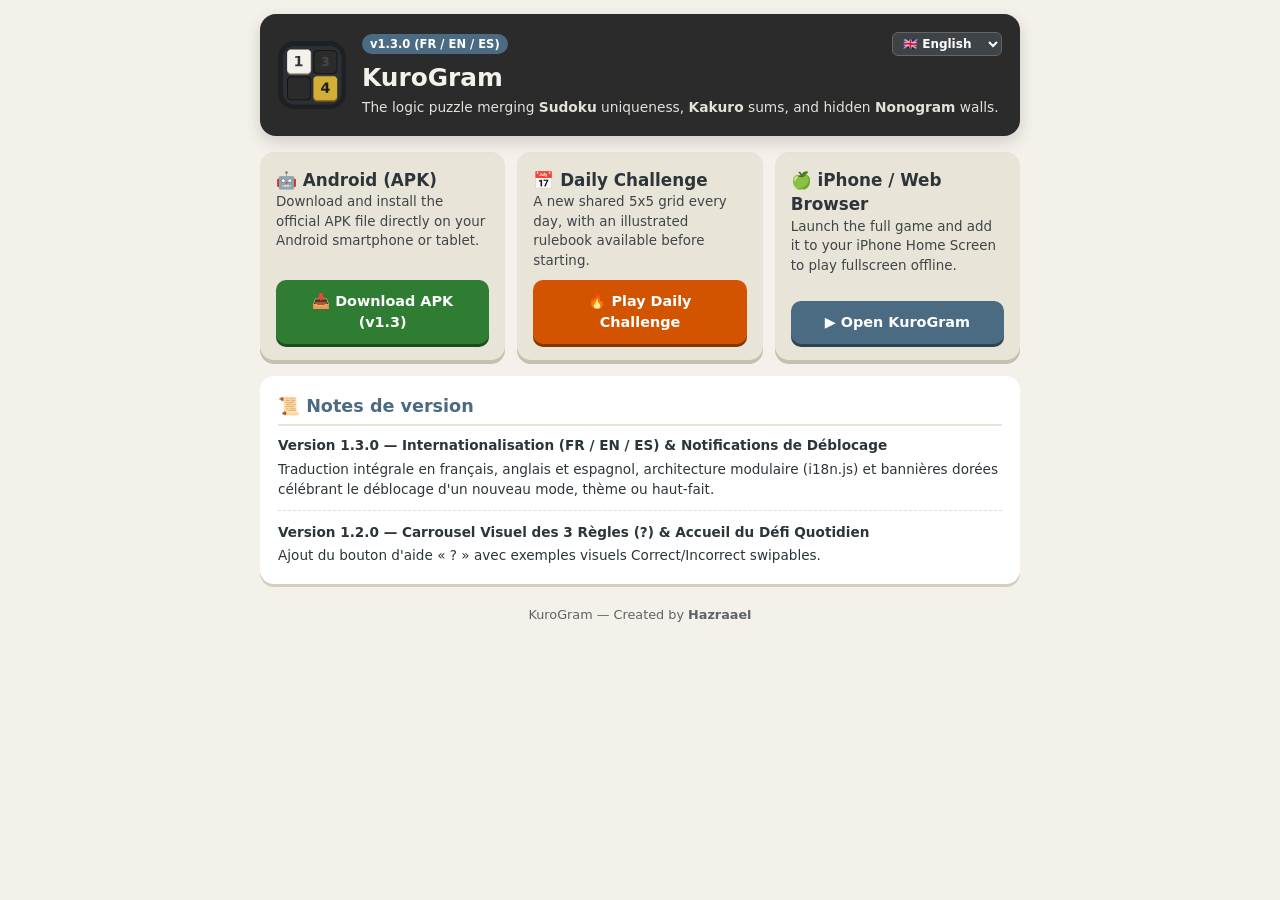
==== commit ab8e5531: "v1.3.0 - Internationalisation (FR / EN / ES) - Notifications de Déblocage (Thèmes / Difficultés / H" ====
--- a/portail.html
+++ b/portail.html
@@ -3,238 +3,159 @@
 <head>
     <meta charset="UTF-8">
     <meta name="viewport" content="width=device-width, initial-scale=1.0">
-    <title>KuroGram — Portail Officiel & Téléchargement</title>
+    <title>KuroGram — Official Portal & Download</title>
     <link rel="manifest" href="/kurogram/manifest.json">
     <link rel="icon" type="image/png" sizes="192x192" href="/kurogram/icon-192.png">
     <link rel="apple-touch-icon" href="/kurogram/icon-192.png">
     <meta name="theme-color" content="#4a6b82">
     <style>
-        :root {
-            --bg: #f4f1ea;
-            --card: #e9e4d8;
-            --text: #2c3539;
-            --accent: #4a6b82;
-            --dark: #2b2b2b;
-        }
+        :root { --bg: #f4f1ea; --card: #e9e4d8; --text: #2c3539; --accent: #4a6b82; --dark: #2b2b2b; }
         * { box-sizing: border-box; margin: 0; padding: 0; font-family: system-ui, -apple-system, sans-serif; }
-        
-        /* Défilement vertical fluide garanti sur Android et iOS */
         html, body {
-            width: 100%;
-            height: auto !important;
-            min-height: 100%;
-            overflow-x: hidden;
-            overflow-y: auto !important;
-            -webkit-overflow-scrolling: touch;
-            touch-action: pan-y;
-            background: var(--bg);
-            color: var(--text);
-            line-height: 1.45;
+            width: 100%; height: auto !important; min-height: 100%;
+            overflow-x: hidden; overflow-y: auto !important;
+            -webkit-overflow-scrolling: touch; touch-action: pan-y;
+            background: var(--bg); color: var(--text); line-height: 1.45;
         }
         body { padding: 14px 12px 48px; }
         .container { max-width: 760px; margin: 0 auto; display: flex; flex-direction: column; gap: 16px; }
-        
-        /* HERO COMPACT */
         .hero {
             background: var(--dark); color: #f4f1ea; padding: 18px; border-radius: 16px;
-            display: flex; align-items: center; gap: 16px;
+            display: flex; align-items: center; gap: 16px; position: relative;
             box-shadow: 0 6px 16px rgba(0,0,0,0.15);
         }
-        .hero img { width: 68px; height: 68px; border-radius: 16px; flex-shrink: 0; box-shadow: 0 4px 10px rgba(0,0,0,0.4); }
+        .hero img { width: 68px; height: 68px; border-radius: 16px; flex-shrink: 0; }
         .hero-text { flex: 1; }
-        .hero-text h1 { font-size: 1.55rem; letter-spacing: 0.5px; margin-bottom: 2px; }
+        .hero-text h1 { font-size: 1.55rem; margin-bottom: 2px; }
         .hero-text p { font-size: 0.86rem; opacity: 0.92; }
-        .badge { display: inline-block; background: var(--accent); color: #fff; font-size: 0.72rem; padding: 2px 8px; border-radius: 10px; font-weight: 700; margin-bottom: 4px; }
-        
-        /* CARTES D'ACTIONS */
+        .top-row { display: flex; justify-content: space-between; align-items: center; margin-bottom: 4px; }
+        .badge { background: var(--accent); color: #fff; font-size: 0.72rem; padding: 2px 8px; border-radius: 10px; font-weight: 700; }
+        .lang-switch { background: #3d4347; color: #fff; border: 1px solid #666; border-radius: 6px; padding: 3px 6px; font-weight: 700; font-size: 0.75rem; cursor: pointer; }
         .grid-cards { display: grid; grid-template-columns: repeat(auto-fit, minmax(220px, 1fr)); gap: 12px; }
-        .card {
-            background: var(--card); padding: 16px; border-radius: 14px;
-            display: flex; flex-direction: column; justify-content: space-between; gap: 10px;
-            box-shadow: 0 4px 0 #c7c0b0;
-        }
-        .card h2 { font-size: 1.05rem; display: flex; align-items: center; gap: 6px; }
+        .card { background: var(--card); padding: 16px; border-radius: 14px; display: flex; flex-direction: column; justify-content: space-between; gap: 10px; box-shadow: 0 4px 0 #c7c0b0; }
+        .card h2 { font-size: 1.05rem; }
         .card p { font-size: 0.84rem; opacity: 0.9; }
-        .btn {
-            display: block; text-align: center; text-decoration: none;
-            padding: 11px 14px; border-radius: 10px; font-weight: 800; font-size: 0.9rem;
-            background: var(--accent); color: #fff; box-shadow: 0 3px 0 #2d4352;
-        }
-        .btn:active { transform: translateY(2px); box-shadow: 0 1px 0 #2d4352; }
+        .btn { display: block; text-align: center; text-decoration: none; padding: 11px 14px; border-radius: 10px; font-weight: 800; font-size: 0.9rem; background: var(--accent); color: #fff; box-shadow: 0 3px 0 #2d4352; }
         .btn-apk { background: #2e7d32; box-shadow: 0 3px 0 #1b4d1e; }
         .btn-daily { background: #d35400; box-shadow: 0 3px 0 #873600; }
-
-        /* SECTIONS INFOS, RÈGLES & CHANGELOG */
         .section-box { background: #fff; padding: 18px; border-radius: 14px; box-shadow: 0 3px 0 #d5cfc0; }
         .section-box h2 { font-size: 1.1rem; margin-bottom: 10px; color: var(--accent); border-bottom: 2px solid var(--card); padding-bottom: 5px; }
-        .steps-list { padding-left: 18px; font-size: 0.86rem; display: flex; flex-direction: column; gap: 5px; }
-
-        /* RÉSUMÉ VISUEL DES 3 RÈGLES */
-        .rules-summary { display: grid; grid-template-columns: repeat(auto-fit, minmax(210px, 1fr)); gap: 10px; margin-top: 8px; }
-        .rule-pill { background: var(--bg); padding: 12px; border-radius: 10px; font-size: 0.84rem; border-left: 4px solid var(--accent); }
-        .rule-pill strong { display: block; margin-bottom: 4px; color: var(--dark); font-size: 0.9rem; }
-        .demo-line {
-            display: flex; align-items: center; justify-content: center; gap: 6px;
-            background: var(--card); padding: 10px; border-radius: 10px; margin-top: 12px; flex-wrap: wrap;
-        }
-        .demo-clue { background: #dcd6c8; padding: 6px 10px; border-radius: 6px; font-weight: 800; font-size: 0.85rem; }
-        .demo-tile {
-            width: 36px; height: 36px; background: #fff; border-radius: 6px;
-            display: flex; align-items: center; justify-content: center;
-            font-weight: 800; box-shadow: 0 3px 0 #c7c0b0;
-        }
-        .demo-wall {
-            width: 36px; height: 36px; background: var(--dark); color: #8c8c8c; border-radius: 6px;
-            display: flex; align-items: center; justify-content: center;
-            font-weight: 800; font-style: italic; font-size: 0.85rem;
-            box-shadow: inset 0 3px 5px #141414; position: relative;
-        }
-        .demo-wall small { position: absolute; bottom: 1px; right: 2px; font-size: 0.45rem; font-style: normal; }
-        
-        .version-item { margin-bottom: 14px; padding-bottom: 10px; border-bottom: 1px dashed #ddd; }
-        .version-item:last-child { margin-bottom: 0; padding-bottom: 0; border-bottom: none; }
-        .version-header { display: flex; justify-content: space-between; align-items: center; margin-bottom: 5px; }
-        .version-tag { font-weight: 800; color: var(--dark); font-size: 0.95rem; }
-        .version-date { font-size: 0.76rem; background: var(--card); padding: 2px 8px; border-radius: 8px; font-weight: 600; }
-        .version-notes { padding-left: 18px; font-size: 0.85rem; display: flex; flex-direction: column; gap: 4px; }
-
+        .version-item { margin-bottom: 12px; padding-bottom: 10px; border-bottom: 1px dashed #ddd; font-size: 0.85rem; }
+        .version-item:last-child { border-bottom: none; margin-bottom: 0; padding-bottom: 0; }
         footer { text-align: center; font-size: 0.8rem; opacity: 0.75; margin-top: 6px; }
     </style>
 </head>
 <body>
     <div class="container">
-        <!-- EN-TÊTE -->
         <header class="hero">
-            <img src="icon-192.png" alt="Icône KuroGram">
+            <img src="icon-192.png" alt="KuroGram">
             <div class="hero-text">
-                <span class="badge">Version 1.2.0 Disponible</span>
+                <div class="top-row">
+                    <span class="badge">v1.3.0 (FR / EN / ES)</span>
+                    <select id="portal-lang" class="lang-switch">
+                        <option value="fr">🇫🇷 Français</option>
+                        <option value="en">🇬🇧 English</option>
+                        <option value="es">🇪🇸 Español</option>
+                    </select>
+                </div>
                 <h1>KuroGram</h1>
-                <p>Le casse-tête logique qui fusionne l'unicité du <strong>Sudoku</strong>, les sommes du <strong>Kakuro</strong> et les murs cachés du <strong>Nonogram</strong>.</p>
+                <p id="p-sub">Le casse-tête logique qui fusionne l'unicité du <strong>Sudoku</strong>, les sommes du <strong>Kakuro</strong> et les murs cachés du <strong>Nonogram</strong>.</p>
             </div>
         </header>
 
-        <!-- 3 ACTIONS PRINCIPALES -->
         <section class="grid-cards">
             <div class="card">
                 <div>
                     <h2>🤖 Android (APK)</h2>
-                    <p>Téléchargez et installez directement le fichier APK officiel sur votre smartphone ou tablette Android.</p>
+                    <p id="p-apk-desc">Téléchargez et installez directement le fichier APK officiel sur votre smartphone ou tablette Android.</p>
                 </div>
-                <a href="KuroGram.apk" download class="btn btn-apk">📥 Télécharger l'APK (v1.2)</a>
+                <a href="KuroGram.apk" download class="btn btn-apk" id="p-apk-btn">📥 Télécharger l'APK (v1.3)</a>
             </div>
-
             <div class="card">
                 <div>
-                    <h2>📅 Exercice du Jour</h2>
-                    <p>Chaque jour, une grille 5x5 commune à tous les joueurs. Possibilité de réviser les règles illustrées avant de commencer !</p>
+                    <h2 id="p-daily-title">📅 Exercice du Jour</h2>
+                    <p id="p-daily-desc">Chaque jour, une grille 5x5 commune à tous les joueurs avec rappel illustré des règles.</p>
                 </div>
-                <a href="index.html?daily=1" class="btn btn-daily">🔥 Jouer au Défi du Jour</a>
+                <a href="index.html?daily=1" class="btn btn-daily" id="p-daily-btn">🔥 Jouer au Défi du Jour</a>
             </div>
-
             <div class="card">
                 <div>
-                    <h2>🍏 iPhone / Navigateur</h2>
-                    <p>Lancez le tutoriel interactif et ajoutez le jeu sur l'écran d'accueil de votre iPhone pour jouer plein écran hors-ligne.</p>
+                    <h2 id="p-web-title">🍏 iPhone / Navigateur</h2>
+                    <p id="p-web-desc">Lancez le jeu complet et ajoutez-le sur l'écran d'accueil de votre iPhone pour jouer hors-ligne.</p>
                 </div>
-                <a href="index.html" class="btn">▶️ Ouvrir KuroGram</a>
+                <a href="index.html" class="btn" id="p-web-btn">▶️ Ouvrir KuroGram</a>
             </div>
         </section>
 
-        <!-- LES 3 RÈGLES EN UN COUP D'ŒIL -->
         <section class="section-box">
-            <h2>📖 Les 3 Règles d'Or en un coup d'œil</h2>
-            <div class="rules-summary">
-                <div class="rule-pill">
-                    <strong>1. Règle Sudoku (Unicité)</strong>
-                    Chaque ligne et colonne contient tous les chiffres de <code>1</code> à <code>N</code> une seule fois, <b>y compris le chiffre caché sous un Mur ⬛</b> !
-                </div>
-                <div class="rule-pill">
-                    <strong>2. Règle Nonogram (Murs)</strong>
-                    Des <b>Murs noirs ⬛</b> découpent la grille et séparent les blocs de cases blanches lorsque l'indice affiche plusieurs nombres.
-                </div>
-                <div class="rule-pill">
-                    <strong>3. Règle Kakuro (Sommes)</strong>
-                    Les indices indiquent la somme des cases blanches de chaque bloc. <b>Le chiffre caché sous un Mur ne s'additionne jamais !</b>
-                </div>
+            <h2 id="p-changelog-title">📜 Notes de version</h2>
+            <div class="version-item">
+                <strong>Version 1.3.0 — Internationalisation (FR / EN / ES) & Notifications de Déblocage</strong>
+                <p style="margin-top:4px;">Traduction intégrale en français, anglais et espagnol, architecture modulaire (<code>i18n.js</code>) et bannières dorées célébrant le déblocage d'un nouveau mode, thème ou haut-fait.</p>
             </div>
-            <div class="demo-line">
-                <span class="demo-clue">1 - 7</span>
-                <span class="demo-tile">1</span>
-                <span class="demo-wall">2<small>🔒</small></span>
-                <span class="demo-tile">3</span>
-                <span class="demo-tile">4</span>
-                <span style="font-size: 0.8rem; margin-left: 6px;">
-                    👉 Le <b>2🔒</b> est caché sous le mur (les chiffres 1, 2, 3, 4 sont tous utilisés), et les blocs blancs font <b>1</b> puis <b>3 + 4 = 7</b> !
-                </span>
+            <div class="version-item">
+                <strong>Version 1.2.0 — Carrousel Visuel des 3 Règles (?) & Accueil du Défi Quotidien</strong>
+                <p style="margin-top:4px;">Ajout du bouton d'aide « ? » avec exemples visuels Correct/Incorrect swipables.</p>
             </div>
         </section>
 
-        <!-- GUIDE D'INSTALLATION RAPIDE -->
-        <section class="section-box">
-            <h2>📲 Comment installer KuroGram sur votre téléphone ?</h2>
-            <div style="display: grid; grid-template-columns: repeat(auto-fit, minmax(250px, 1fr)); gap: 14px; margin-top: 8px;">
-                <div>
-                    <strong>🤖 Sur Android (via le fichier APK) :</strong>
-                    <ol class="steps-list" style="margin-top: 5px;">
-                        <li>Cliquez sur <b>« Télécharger l'APK »</b> ci-dessus.</li>
-                        <li>Ouvrez le fichier téléchargé <code>KuroGram.apk</code>.</li>
-                        <li>Autorisez l'installation depuis votre navigateur si demandé.</li>
-                    </ol>
-                </div>
-                <div>
-                    <strong>🍏 Sur iPhone & iPad (Sans App Store) :</strong>
-                    <ol class="steps-list" style="margin-top: 5px;">
-                        <li>Ouvrez le jeu dans <b>Safari</b> via <b>« Ouvrir KuroGram »</b>.</li>
-                        <li>Appuyez sur le bouton <b>Partager</b> (carré avec une flèche vers le haut).</li>
-                        <li>Choisissez <b>« Sur l'écran d'accueil »</b> pour l'installer hors-ligne.</li>
-                    </ol>
-                </div>
-            </div>
-        </section>
+        <footer>KuroGram — Created by <strong>Hazraael</strong></footer>
+    </div>
 
-        <!-- NOTES DE VERSION -->
-        <section class="section-box">
-            <h2>📜 Notes de version (Mises à jour)</h2>
-
-            <div class="version-item">
-                <div class="version-header">
-                    <span class="version-tag">Version 1.2.0 — Aide Visuelle Interactive & Défi Guidé</span>
-                    <span class="version-date">Novembre 2026</span>
-                </div>
-                <ul class="version-notes">
-                    <li><strong>Bouton d'aide « ? » & Carrousel Visuel :</strong> Ajout d'un guide illustré en 3 diapositives (glissement au doigt, souris ou flèches) présentant un exemple correct et un exemple incorrect pour chacune des 3 règles.</li>
-                    <li><strong>Accueil du Défi du Jour :</strong> Demande désormais si le joueur connaît déjà les règles avant de lancer le puzzle quotidien, avec accès direct au guide visuel ou au tutoriel.</li>
-                    <li><strong>Clarté du Tutoriel (Mode 0) :</strong> Ouverture automatique des règles illustrées au premier démarrage et explication détaillée du double rôle des murs (exclus des sommes Kakuro mais comptabilisés pour l'unicité Sudoku).</li>
-                </ul>
-            </div>
-
-            <div class="version-item">
-                <div class="version-header">
-                    <span class="version-tag">Version 1.1.0 — Correctifs & Ergonomie</span>
-                    <span class="version-date">Novembre 2026</span>
-                </div>
-                <ul class="version-notes">
-                    <li><strong>Notifications intégrées :</strong> Remplacement des boîtes de dialogue système par des bannières fluides et décompte des cases restantes lors de la vérification.</li>
-                    <li><strong>Lisibilité des murs gravés :</strong> Distinction visuelle des chiffres gravés sous les murs (cadre creusé + indicateur 🔒).</li>
-                    <li><strong>Continuité & Clavier :</strong> Synchronisation automatique entre onglets et support complet du clavier.</li>
-                </ul>
-            </div>
-
-            <div class="version-item">
-                <div class="version-header">
-                    <span class="version-tag">Version 1.0.0 — Lancement initial</span>
-                    <span class="version-date">Octobre 2026</span>
-                </div>
-                <ul class="version-notes">
-                    <li><strong>7 Modes de jeu :</strong> Du Mode 0 (Règles) au Mode 6 (🤩 PGM Hexadécimal de 10x10 à 16x16).</li>
-                    <li><strong>Plateau 2.5D, 3 Bonus & Statistiques par taille de grille.</strong></li>
-                </ul>
-            </div>
-        </section>
-
-        <footer>
-            KuroGram — Créé par <strong>Hazraael</strong>
-        </footer>
-    </div>
+    <script>
+        const PORTAL_TEXTS = {
+            fr: {
+                sub: "Le casse-tête logique qui fusionne l'unicité du <strong>Sudoku</strong>, les sommes du <strong>Kakuro</strong> et les murs cachés du <strong>Nonogram</strong>.",
+                apkDesc: "Téléchargez et installez directement le fichier APK officiel sur votre smartphone Android.",
+                apkBtn: "📥 Télécharger l'APK (v1.3)",
+                dailyTitle: "📅 Exercice du Jour",
+                dailyDesc: "Chaque jour, une grille 5x5 commune à tous les joueurs avec rappel illustré des règles.",
+                dailyBtn: "🔥 Jouer au Défi du Jour",
+                webTitle: "🍏 iPhone / Navigateur",
+                webDesc: "Lancez le jeu complet et ajoutez-le sur l'écran d'accueil de votre iPhone pour jouer hors-ligne.",
+                webBtn: "▶️ Ouvrir KuroGram"
+            },
+            en: {
+                sub: "The logic puzzle merging <strong>Sudoku</strong> uniqueness, <strong>Kakuro</strong> sums, and hidden <strong>Nonogram</strong> walls.",
+                apkDesc: "Download and install the official APK file directly on your Android smartphone or tablet.",
+                apkBtn: "📥 Download APK (v1.3)",
+                dailyTitle: "📅 Daily Challenge",
+                dailyDesc: "A new shared 5x5 grid every day, with an illustrated rulebook available before starting.",
+                dailyBtn: "🔥 Play Daily Challenge",
+                webTitle: "🍏 iPhone / Web Browser",
+                webDesc: "Launch the full game and add it to your iPhone Home Screen to play fullscreen offline.",
+                webBtn: "▶️ Open KuroGram"
+            },
+            es: {
+                sub: "El rompecabezas lógico que fusiona la unicidad del <strong>Sudoku</strong>, las sumas del <strong>Kakuro</strong> y los muros del <strong>Nonogram</strong>.",
+                apkDesc: "Descarga e instala directamente el archivo APK oficial en tu teléfono o tableta Android.",
+                apkBtn: "📥 Descargar APK (v1.3)",
+                dailyTitle: "📅 Desafío Diario",
+                dailyDesc: "Cada día, una cuadrícula 5x5 común para todos los jugadores con guía ilustrada.",
+                dailyBtn: "🔥 Jugar Desafío Diario",
+                webTitle: "🍏 iPhone / Navegador",
+                webDesc: "Inicia el juego completo y añádelo a la pantalla de inicio de tu iPhone para jugar sin conexión.",
+                webBtn: "▶️ Abrir KuroGram"
+            }
+        };
+        const sel = document.getElementById('portal-lang');
+        const saved = localStorage.getItem('kurogram_lang') || (navigator.language || 'fr').slice(0,2);
+        sel.value = PORTAL_TEXTS[saved] ? saved : 'fr';
+        function updatePortalLang(l) {
+            localStorage.setItem('kurogram_lang', l);
+            const d = PORTAL_TEXTS[l] || PORTAL_TEXTS.fr;
+            document.getElementById('p-sub').innerHTML = d.sub;
+            document.getElementById('p-apk-desc').textContent = d.apkDesc;
+            document.getElementById('p-apk-btn').textContent = d.apkBtn;
+            document.getElementById('p-daily-title').textContent = d.dailyTitle;
+            document.getElementById('p-daily-desc').textContent = d.dailyDesc;
+            document.getElementById('p-daily-btn').textContent = d.dailyBtn;
+            document.getElementById('p-web-title').textContent = d.webTitle;
+            document.getElementById('p-web-desc').textContent = d.webDesc;
+            document.getElementById('p-web-btn').textContent = d.webBtn;
+        }
+        sel.addEventListener('change', (e) => updatePortalLang(e.target.value));
+        updatePortalLang(sel.value);
+    </script>
 </body>
 </html>
